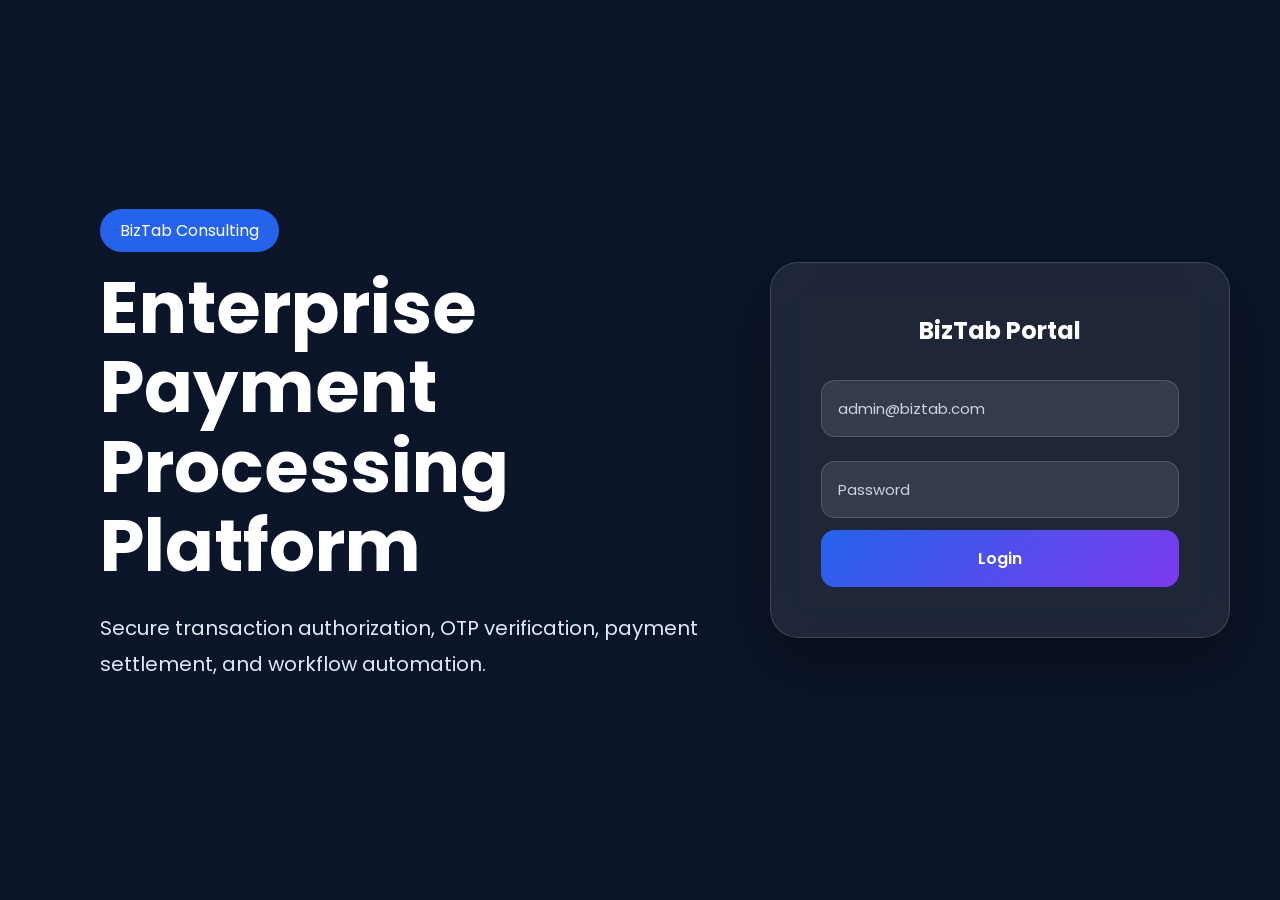
==== login.html @ c384b8f8 "Initial BizTab assignment submission" ====
<!DOCTYPE html>
<html lang="en">
<head>
<meta charset="UTF-8">
<meta name="viewport" content="width=device-width, initial-scale=1.0">
<title>BizTab Payment Gateway</title>

<link href="https://fonts.googleapis.com/css2?family=Poppins:wght@300;400;500;600;700&display=swap" rel="stylesheet">
<link rel="stylesheet" href="style.css">
</head>

<body>

<div class="login-page">

    <div class="login-left">

        <div class="content">

            <span class="tag">
                BizTab Consulting
            </span>

            <h1>
                Enterprise Payment Processing Platform
            </h1>

            <p>
                Secure transaction authorization,
                OTP verification,
                payment settlement,
                and workflow automation.
            </p>

        </div>

    </div>

    <div class="login-right">

        <div class="login-box">

            <h2>BizTab Portal</h2>

            <input
                type="email"
                id="email"
                placeholder="admin@biztab.com">

            <input
                type="password"
                id="password"
                placeholder="Password">

            <button onclick="login()">
                Login
            </button>

            <div id="loginMessage"></div>

        </div>

    </div>

</div>

<script src="script.js"></script>

</body>
</html>
---- style.css ----
*{
margin:0;
padding:0;
box-sizing:border-box;
font-family:'Poppins',sans-serif;
}

body{
background:#0f172a;
min-height:100vh;
color:white;
}

/* LOGIN */

.login-page{
  min-height:100vh;

  display:flex;
  justify-content:center;
  align-items:center;

  background:
  linear-gradient(
    rgba(10,20,40,.75),
    rgba(10,20,40,.75)
  ),
  url("YOUR-IMAGE-URL");

  background-size:cover;
  background-position:center;
  background-repeat:no-repeat;

  padding:40px;
}

.login-left{
  width:60%;
  padding:60px;
}

.content h1{
font-size:60px;
margin:20px 0;
}

.tag{
background:#2563eb;
padding:10px 20px;
border-radius:30px;
}

.login-right{
  width:40%;

  display:flex;
  justify-content:center;
  align-items:center;
}

.login-box{

  width:460px;

  padding:50px;

  border-radius:28px;

  background:
  rgba(255,255,255,.08);

  backdrop-filter:blur(18px);

  border:
  1px solid rgba(255,255,255,.15);

  box-shadow:
  0 25px 60px rgba(0,0,0,.35);
}

.login-box h2{
margin-bottom:20px;
text-align:center;
}

.login-box input{
width:100%;
padding:15px;
margin:10px 0;
border:none;
border-radius:10px;
}

.login-box button{

  width:100%;

  padding:16px;

  border:none;

  border-radius:14px;

  background:
  linear-gradient(
    135deg,
    #2563eb,
    #7c3aed
  );

  color:white;

  font-size:16px;

  font-weight:600;

  cursor:pointer;

  transition:.3s;
}

.login-box button:hover{

  transform:translateY(-3px);

  box-shadow:
  0 15px 30px rgba(37,99,235,.35);
}

.login-box input{

  width:100%;

  padding:16px;

  margin:12px 0;

  border-radius:14px;

  border:1px solid rgba(255,255,255,.15);

  background:
  rgba(255,255,255,.1);

  color:white;

  font-size:15px;
}

.login-box input::placeholder{

  color:#cbd5e1;
}

.content h1{

  font-size:72px;

  font-weight:700;

  line-height:1.1;

  color:white;

  margin:25px 0;
}

.content p{

  max-width:700px;

  font-size:20px;

  color:#dbeafe;

  line-height:1.8;
}

/* DASHBOARD */

.navbar{
display:flex;
justify-content:space-between;
padding:20px 60px;
background:#111827;
}

.hero{
max-width:1200px;
margin:40px auto;
padding:40px;
background:linear-gradient(135deg,#2563eb,#7c3aed);
border-radius:20px;
}

.hero h1{
font-size:50px;
margin-bottom:15px;
}

.security{
max-width:1200px;
margin:20px auto;
display:grid;
grid-template-columns:repeat(4,1fr);
gap:15px;
}

.badge{
background:#1e293b;
padding:20px;
border-radius:15px;
text-align:center;
}

.dashboard{
max-width:1200px;
margin:30px auto;
display:grid;
grid-template-columns:1fr 1.2fr;
gap:25px;
}

.order-card,
.payment-card{
background:#1e293b;
padding:30px;
border-radius:20px;
}

.row{
display:flex;
justify-content:space-between;
padding:15px 0;
border-bottom:1px solid #334155;
}

.total{
font-weight:bold;
font-size:20px;
}

.payment-card input{
width:100%;
padding:15px;
margin:12px 0;
border:none;
border-radius:10px;
}

.two-col{
display:grid;
grid-template-columns:1fr 1fr;
gap:10px;
}

.payment-card button{
width:100%;
padding:15px;
border:none;
border-radius:10px;
background:#2563eb;
color:white;
cursor:pointer;
}

/* OTP */

.modal{
display:none;
position:fixed;
inset:0;
background:rgba(0,0,0,.6);
justify-content:center;
align-items:center;
}

.modal-box{
background:white;
color:black;
padding:30px;
border-radius:20px;
text-align:center;
}

.otp-grid{
display:flex;
gap:10px;
justify-content:center;
margin:20px 0;
}

.otp-grid input{
width:55px;
height:55px;
text-align:center;
font-size:22px;
}

/* OTP MODAL */

.otp-modal-box{

  width:420px;

  background:white;

  border-radius:30px;

  padding:40px;

  text-align:center;

  animation:pop .4s ease;

  box-shadow:
  0 20px 50px rgba(0,0,0,.2);
}

.otp-icon{

  width:80px;
  height:80px;

  margin:auto;

  display:flex;
  justify-content:center;
  align-items:center;

  font-size:40px;

  border-radius:50%;

  background:
  linear-gradient(
    135deg,
    #2563eb,
    #7c3aed
  );

  color:white;

  margin-bottom:20px;
}

.otp-modal-box h2{

  color:#0f172a;

  margin-bottom:15px;
}

.otp-subtitle{

  color:#64748b;

  line-height:1.7;

  margin-bottom:25px;
}

/* OTP BOXES */

.otp-grid{

  display:flex;

  justify-content:center;

  gap:12px;

  margin-bottom:20px;
}

.otp-grid input{

  width:60px;

  height:60px;

  border:2px solid #e2e8f0;

  border-radius:15px;

  text-align:center;

  font-size:24px;

  font-weight:700;

  transition:.3s;
}

.otp-grid input:focus{

  outline:none;

  border-color:#2563eb;

  box-shadow:
  0 0 15px rgba(37,99,235,.3);
}

.otp-info{

  background:#eff6ff;

  color:#2563eb;

  padding:12px;

  border-radius:12px;

  margin-bottom:25px;

  font-size:14px;
}

/* BUTTON */

.verify-btn{

  width:100%;

  padding:16px;

  border:none;

  border-radius:15px;

  background:
  linear-gradient(
    135deg,
    #2563eb,
    #7c3aed
  );

  color:white;

  font-size:16px;

  font-weight:600;

  cursor:pointer;

  transition:.3s;
}

.verify-btn:hover{

  transform:
  translateY(-3px);

  box-shadow:
  0 15px 30px rgba(37,99,235,.3);
}

.resend{

  margin-top:20px;

  color:#64748b;

  font-size:14px;
}

.resend span{

  color:#2563eb;

  font-weight:600;

  cursor:pointer;
}

@keyframes pop{

  from{

    transform:scale(.8);

    opacity:0;
  }

  to{

    transform:scale(1);

    opacity:1;
  }
}

/* PAYMENT METHODS */

.method-grid{

display:flex;

gap:15px;

margin-bottom:25px;
}

.method-box{
  flex:1;
  padding:20px;
  background:#ffffff;
  color:#0f172a;
  border-radius:15px;
  cursor:pointer;
  text-align:center;
  font-weight:600;
  border:2px solid #e2e8f0;
  transition:.3s;
}

.method-box:hover{

border-color:#2563eb;
}

.method-box.active{

background:#dbeafe;

border-color:#2563eb;
}

.method-box span{

display:block;

margin-top:8px;
}

/* UPI */

.upi-box{

  padding:18px;

  margin-top:12px;

  background:#ffffff;

  color:#0f172a;

  border-radius:12px;

  font-weight:600;

  cursor:pointer;

  border:2px solid #e2e8f0;

  transition:.3s;
}

.upi-box:hover{

  border-color:#2563eb;

  background:#eff6ff;
}

/* BANK */

select{

width:100%;

padding:15px;

margin-bottom:15px;

border:none;

border-radius:10px;
}

#upiSection input,
#bankSection input,
#bankSection select{

  background:#ffffff;

  color:#0f172a;

  font-size:15px;

  border:2px solid #e2e8f0;
}

#upiSection input::placeholder,
#bankSection input::placeholder{

  color:#64748b;
}

.payment-card{

  background:#1e293b;

  color:white;
}

.payment-card h2{

  color:white;
}



.success-modal{

  display:none;

  position:fixed;

  inset:0;

  background:
  rgba(0,0,0,.7);

  justify-content:center;

  align-items:center;

  z-index:9999;
}

.success-box{

  width:450px;

  background:white;

  border-radius:25px;

  padding:40px;

  text-align:center;

  animation:pop .4s ease;
}

.success-icon{

  width:90px;

  height:90px;

  margin:auto;

  border-radius:50%;

  background:#22c55e;

  color:white;

  font-size:40px;

  display:flex;

  justify-content:center;

  align-items:center;

  margin-bottom:20px;
}

.success-box h2{

  color:#0f172a;

  margin-bottom:10px;
}

.success-box p{

  color:#64748b;

  margin-bottom:25px;
}

.receipt{

  background:#f1f5f9;

  border-radius:15px;

  padding:20px;

  margin-bottom:20px;

  border:1px solid #cbd5e1;
}

.receipt-row{

  display:flex;

  justify-content:space-between;

  align-items:center;

  padding:14px 0;

  border-bottom:1px solid #cbd5e1;

  color:#0f172a;

  font-size:15px;

  font-weight:500;
}

.receipt-row:last-child{

  border-bottom:none;
}

.success-box{

  background:#ffffff;

  color:#0f172a;

  box-shadow:
  0 25px 60px rgba(0,0,0,.25);
}

.success-box button{

  width:100%;

  padding:15px;

  border:none;

  border-radius:12px;

  background:
  linear-gradient(
    135deg,
    #2563eb,
    #7c3aed
  );

  color:white;

  font-size:16px;

  cursor:pointer;
}

.receipt-row span:first-child{

  color:#475569;

  font-weight:600;
}

.receipt-row span:last-child{

  color:#0f172a;

  font-weight:700;
}

#txnId{

  color:#2563eb;

  font-weight:700;
}
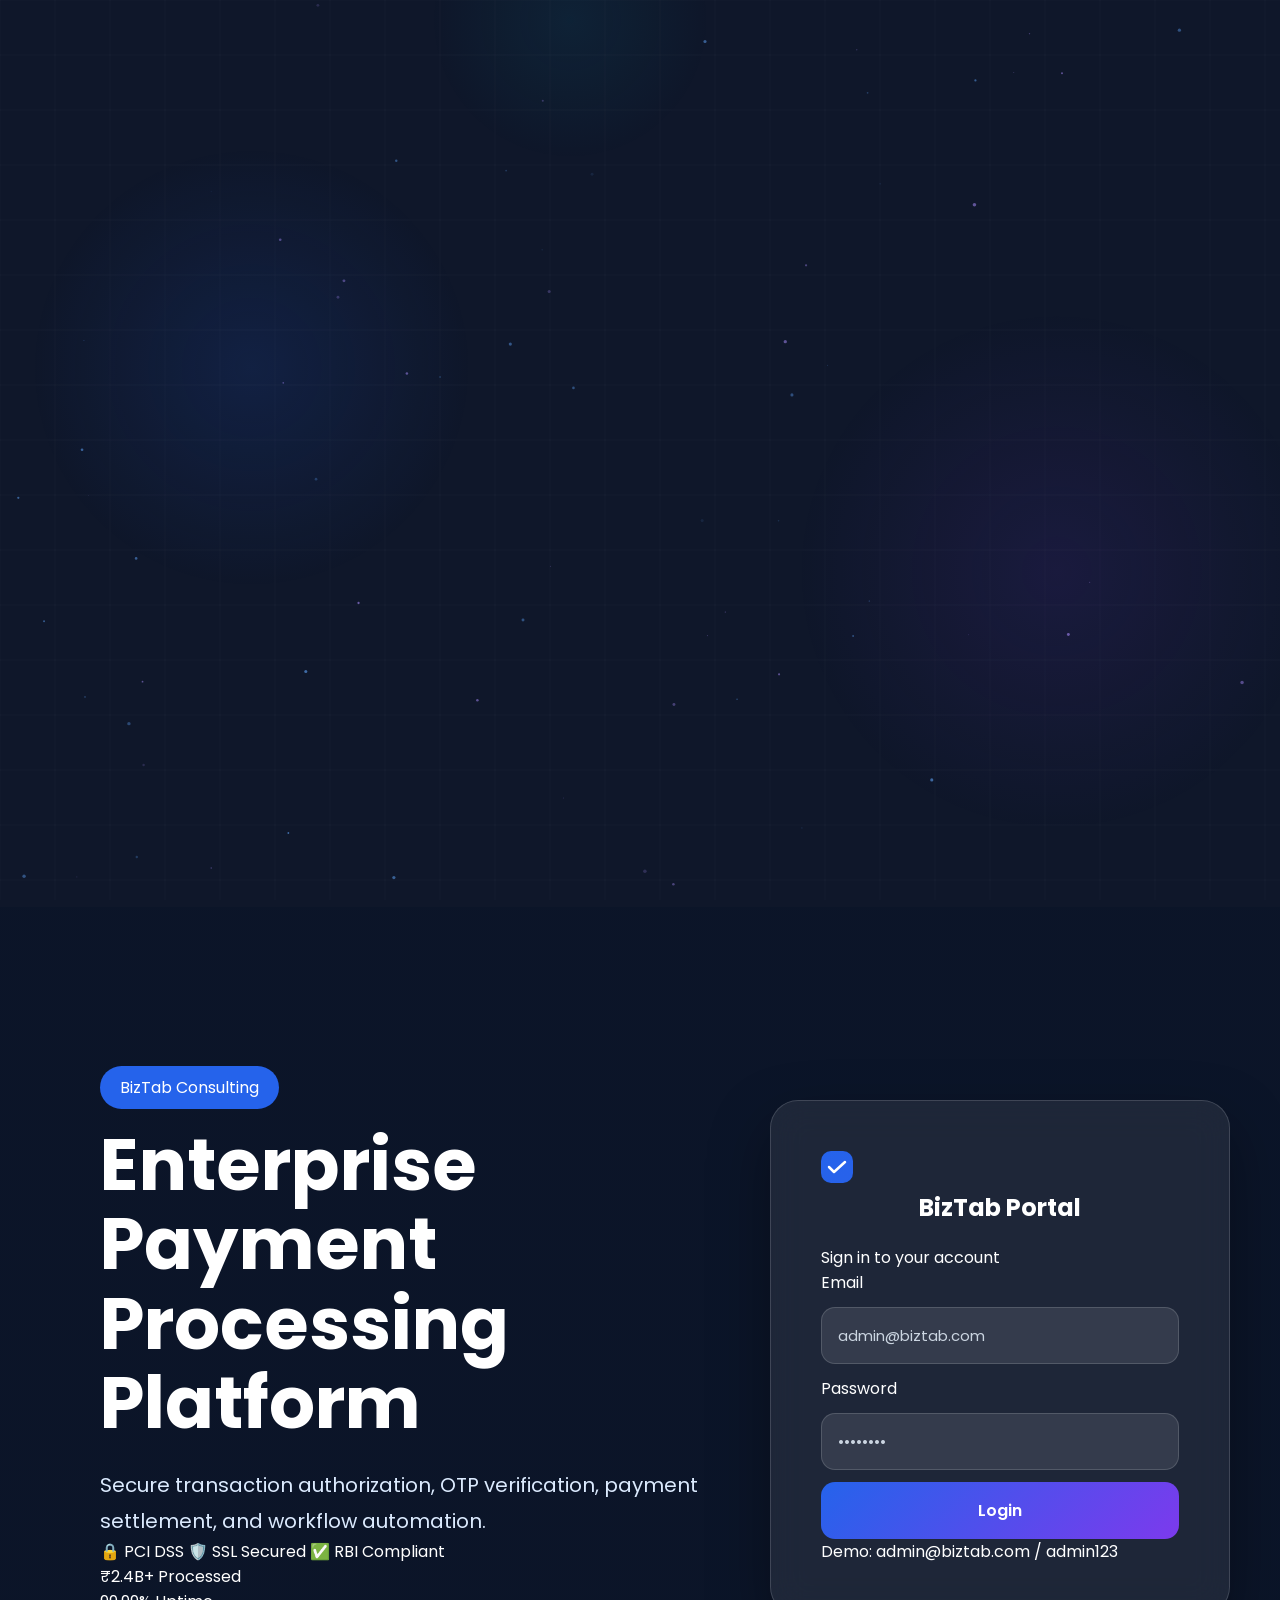
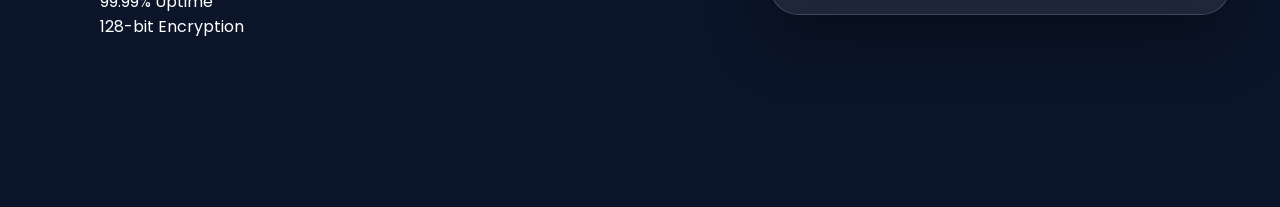
==== commit 086f4568: "Update login.html" ====
--- a/login.html
+++ b/login.html
@@ -1,70 +1,183 @@
 <!DOCTYPE html>
 <html lang="en">
 <head>
-<meta charset="UTF-8">
-<meta name="viewport" content="width=device-width, initial-scale=1.0">
-<title>BizTab Payment Gateway</title>
-
-<link href="https://fonts.googleapis.com/css2?family=Poppins:wght@300;400;500;600;700&display=swap" rel="stylesheet">
-<link rel="stylesheet" href="style.css">
+  <meta charset="UTF-8">
+  <meta name="viewport" content="width=device-width, initial-scale=1.0">
+  <title>BizTab Payment Gateway</title>
+  <!-- CHANGED: Added Inter + Syne for premium typography -->
+  <link href="https://fonts.googleapis.com/css2?family=Poppins:wght@300;400;500;600;700&family=Inter:wght@400;500;600&display=swap" rel="stylesheet">
+  <link rel="stylesheet" href="style.css">
 </head>
-
 <body>
 
-<div class="login-page">
+  <!-- CHANGED: Added animated canvas background -->
+  <canvas id="bgCanvas"></canvas>
 
+  <div class="login-page">
+
+    <!-- CHANGED: Left panel enriched with badges + stats; text unchanged -->
     <div class="login-left">
+      <div class="content">
+        <span class="tag">BizTab Consulting</span>
+        <h1>Enterprise Payment Processing Platform</h1>
+        <p>
+          Secure transaction authorization,
+          OTP verification,
+          payment settlement,
+          and workflow automation.
+        </p>
 
-        <div class="content">
-
-            <span class="tag">
-                BizTab Consulting
-            </span>
-
-            <h1>
-                Enterprise Payment Processing Platform
-            </h1>
-
-            <p>
-                Secure transaction authorization,
-                OTP verification,
-                payment settlement,
-                and workflow automation.
-            </p>
-
+        <!-- CHANGED: Added trust badges below description -->
+        <div class="login-badges">
+          <span class="login-badge">🔒 PCI DSS</span>
+          <span class="login-badge">🛡️ SSL Secured</span>
+          <span class="login-badge">✅ RBI Compliant</span>
         </div>
 
+        <!-- CHANGED: Added animated stat cards -->
+        <div class="login-stats">
+          <div class="login-stat">
+            <span class="stat-num">₹2.4B+</span>
+            <span class="stat-lbl">Processed</span>
+          </div>
+          <div class="login-stat">
+            <span class="stat-num">99.99%</span>
+            <span class="stat-lbl">Uptime</span>
+          </div>
+          <div class="login-stat">
+            <span class="stat-num">128-bit</span>
+            <span class="stat-lbl">Encryption</span>
+          </div>
+        </div>
+      </div>
     </div>
 
+    <!-- CHANGED: Right panel → glassmorphism card with tilt effect -->
     <div class="login-right">
+      <div class="login-box" id="loginBox">
 
-        <div class="login-box">
-
-            <h2>BizTab Portal</h2>
-
-            <input
-                type="email"
-                id="email"
-                placeholder="admin@biztab.com">
-
-            <input
-                type="password"
-                id="password"
-                placeholder="Password">
-
-            <button onclick="login()">
-                Login
-            </button>
-
-            <div id="loginMessage"></div>
-
+        <!-- CHANGED: Added logo mark above the heading -->
+        <div class="login-logo-mark">
+          <svg width="32" height="32" viewBox="0 0 32 32" fill="none">
+            <rect width="32" height="32" rx="10" fill="url(#lg1)"/>
+            <path d="M8 16l5 5 11-10" stroke="#fff" stroke-width="2.5" stroke-linecap="round" stroke-linejoin="round"/>
+            <defs>
+              <linearGradient id="lg1" x1="0" y1="0" x2="32" y2="32">
+                <stop offset="0%" stop-color="#2563EB"/>
+                <stop offset="100%" stop-color="#7C3AED"/>
+              </linearGradient>
+            </defs>
+          </svg>
         </div>
 
+        <h2>BizTab Portal</h2>
+        <p class="login-sub">Sign in to your account</p>
+
+        <!-- CHANGED: Wrapped inputs in labelled groups for better UX -->
+        <div class="input-group">
+          <label class="input-lbl">Email</label>
+          <input type="email" id="email" placeholder="admin@biztab.com">
+        </div>
+        <div class="input-group">
+          <label class="input-lbl">Password</label>
+          <input type="password" id="password" placeholder="••••••••">
+        </div>
+
+        <!-- UNCHANGED: original onclick logic -->
+        <button onclick="login()">Login</button>
+        <div id="loginMessage"></div>
+
+        <!-- CHANGED: Added credential hint -->
+        <div class="login-hint">Demo: admin@biztab.com / admin123</div>
+      </div>
     </div>
+  </div>
 
-</div>
+  <script src="script.js"></script>
 
-<script src="script.js"></script>
+  <!-- CHANGED: Canvas background animation (purely visual, no logic impact) -->
+  <script>
+    (function () {
+      var c = document.getElementById('bgCanvas');
+      var ctx = c.getContext('2d');
+      function resize() { c.width = innerWidth; c.height = innerHeight; }
+      resize();
+      window.addEventListener('resize', resize);
 
+      var pts = [];
+      for (var i = 0; i < 70; i++) {
+        pts.push({
+          x: Math.random() * innerWidth,
+          y: Math.random() * innerHeight,
+          r: Math.random() * 1.4 + 0.4,
+          vx: (Math.random() - .5) * .35,
+          vy: (Math.random() - .5) * .35,
+          a: Math.random() * .5 + .1,
+          col: Math.random() > .5 ? '96,165,250' : '167,139,250'
+        });
+      }
+
+      var orbs = [
+        { ox: .18, oy: .35, r: 220, col: '37,99,235', a: .13, t: 0 },
+        { ox: .78, oy: .65, r: 260, col: '124,58,237', a: .10, t: 2 },
+        { ox: .5,  oy: .08, r: 140, col: '6,182,212',  a: .07, t: 4 }
+      ];
+
+      function draw() {
+        ctx.clearRect(0, 0, c.width, c.height);
+
+        orbs.forEach(function (o) {
+          o.t += .004;
+          var cx = (o.ox + Math.sin(o.t) * .06) * c.width;
+          var cy = (o.oy + Math.cos(o.t * .8) * .06) * c.height;
+          var g = ctx.createRadialGradient(cx, cy, 0, cx, cy, o.r);
+          g.addColorStop(0, 'rgba(' + o.col + ',' + o.a + ')');
+          g.addColorStop(1, 'rgba(' + o.col + ',0)');
+          ctx.fillStyle = g;
+          ctx.beginPath();
+          ctx.arc(cx, cy, o.r, 0, Math.PI * 2);
+          ctx.fill();
+        });
+
+        ctx.strokeStyle = 'rgba(255,255,255,.025)';
+        ctx.lineWidth = 1;
+        for (var x = 0; x < c.width; x += 55) {
+          ctx.beginPath(); ctx.moveTo(x, 0); ctx.lineTo(x, c.height); ctx.stroke();
+        }
+        for (var y = 0; y < c.height; y += 55) {
+          ctx.beginPath(); ctx.moveTo(0, y); ctx.lineTo(c.width, y); ctx.stroke();
+        }
+
+        pts.forEach(function (p) {
+          p.x += p.vx; p.y += p.vy;
+          if (p.x < 0) p.x = c.width;
+          if (p.x > c.width) p.x = 0;
+          if (p.y < 0) p.y = c.height;
+          if (p.y > c.height) p.y = 0;
+          ctx.beginPath();
+          ctx.arc(p.x, p.y, p.r, 0, Math.PI * 2);
+          ctx.fillStyle = 'rgba(' + p.col + ',' + p.a + ')';
+          ctx.fill();
+        });
+
+        requestAnimationFrame(draw);
+      }
+      draw();
+
+      /* 3-D tilt on login card */
+      var box = document.getElementById('loginBox');
+      if (box) {
+        box.addEventListener('mousemove', function (e) {
+          var r = box.getBoundingClientRect();
+          var x = (e.clientX - r.left) / r.width - .5;
+          var y = (e.clientY - r.top) / r.height - .5;
+          box.style.transform = 'perspective(700px) rotateX(' + (-y * 7) + 'deg) rotateY(' + (x * 7) + 'deg)';
+        });
+        box.addEventListener('mouseleave', function () {
+          box.style.transform = 'perspective(700px) rotateX(0) rotateY(0)';
+        });
+      }
+    })();
+  </script>
 </body>
-</html>+</html>
